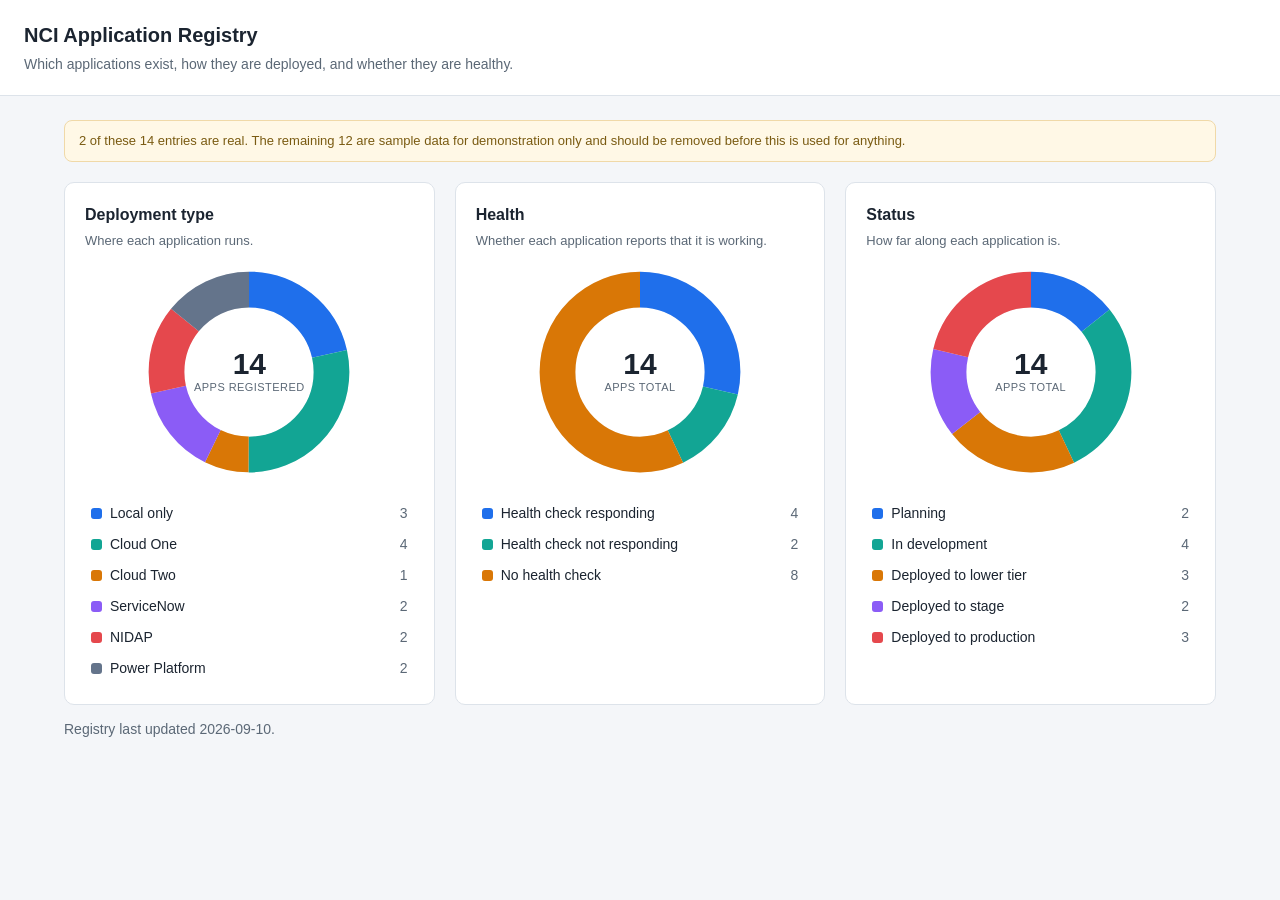
==== index.html @ 3696f69b "Add NCI application registry dashboard Zero-dependency static site showing three donut chartlets, th" ====
<!doctype html>
<html lang="en">
  <head>
    <meta charset="utf-8" />
    <meta name="viewport" content="width=device-width, initial-scale=1" />
    <title>NCI Application Registry</title>
    <link rel="stylesheet" href="assets/styles.css" />
  </head>
  <body>
    <header class="site">
      <h1>NCI Application Registry</h1>
      <p>Which applications exist, how they are deployed, and whether they are healthy.</p>
    </header>

    <main>
      <div id="notice" hidden class="notice"></div>
      <div id="error" hidden class="error"></div>

      <section class="grid" id="charts" aria-label="Registry summary"></section>
    </main>

    <script type="module" src="assets/dashboard.js"></script>
  </body>
</html>
---- assets/styles.css ----
:root {
  --bg: #f4f6f9;
  --card: #ffffff;
  --ink: #1b2430;
  --muted: #5b6876;
  --line: #dde3ea;
  --accent: #1f6feb;
  --track: #eef1f5;

  --c0: #1f6feb;
  --c1: #12a594;
  --c2: #d97706;
  --c3: #8b5cf6;
  --c4: #e5484d;
  --c5: #64748b;
}

* {
  box-sizing: border-box;
}

body {
  margin: 0;
  background: var(--bg);
  color: var(--ink);
  font: 16px/1.5 -apple-system, BlinkMacSystemFont, "Segoe UI", Roboto, Helvetica, Arial,
    sans-serif;
}

a {
  color: var(--accent);
}

header.site {
  background: var(--card);
  border-bottom: 1px solid var(--line);
  padding: 20px 24px;
}

header.site h1 {
  margin: 0;
  font-size: 20px;
}

header.site p {
  margin: 4px 0 0;
  color: var(--muted);
  font-size: 14px;
}

main {
  max-width: 1200px;
  margin: 0 auto;
  padding: 24px;
}

.grid {
  display: grid;
  grid-template-columns: repeat(3, 1fr);
  gap: 20px;
}

@media (max-width: 1000px) {
  .grid {
    grid-template-columns: repeat(2, 1fr);
  }
}

@media (max-width: 680px) {
  .grid {
    grid-template-columns: 1fr;
  }
}

.card {
  background: var(--card);
  border: 1px solid var(--line);
  border-radius: 10px;
  padding: 20px;
}

.card h2 {
  margin: 0 0 4px;
  font-size: 16px;
}

.card p.hint {
  margin: 0 0 12px;
  color: var(--muted);
  font-size: 13px;
}

.donut {
  position: relative;
  display: grid;
  place-items: center;
}

.donut svg {
  width: 100%;
  max-width: 220px;
  height: auto;
}

.donut-centre {
  position: absolute;
  display: grid;
  place-items: center;
  pointer-events: none;
  text-align: center;
}

.donut-centre strong {
  font-size: 30px;
  line-height: 1;
}

.donut-centre span {
  font-size: 11px;
  color: var(--muted);
  text-transform: uppercase;
  letter-spacing: 0.04em;
}

.segment {
  transition: opacity 0.12s ease;
}

svg a:hover .segment,
svg a:focus-visible .segment {
  opacity: 0.72;
}

svg a:focus-visible {
  outline: 2px solid var(--accent);
  outline-offset: 2px;
}

.legend {
  list-style: none;
  margin: 16px 0 0;
  padding: 0;
}

.legend a {
  display: flex;
  align-items: center;
  gap: 8px;
  padding: 5px 6px;
  border-radius: 6px;
  text-decoration: none;
  color: inherit;
  font-size: 14px;
}

.legend a:hover,
.legend a:focus-visible {
  background: var(--track);
}

.swatch {
  width: 11px;
  height: 11px;
  border-radius: 3px;
  flex: none;
}

.legend-label {
  flex: 1;
}

.legend-count {
  font-variant-numeric: tabular-nums;
  color: var(--muted);
}

table {
  width: 100%;
  border-collapse: collapse;
  background: var(--card);
  border: 1px solid var(--line);
  border-radius: 10px;
  overflow: hidden;
}

th,
td {
  text-align: left;
  padding: 10px 14px;
  border-bottom: 1px solid var(--line);
  font-size: 14px;
  vertical-align: top;
}

th {
  background: var(--track);
  font-size: 12px;
  text-transform: uppercase;
  letter-spacing: 0.04em;
  color: var(--muted);
}

tbody tr:last-child td {
  border-bottom: none;
}

.pill {
  display: inline-block;
  padding: 2px 8px;
  border-radius: 999px;
  font-size: 12px;
  background: var(--track);
  color: var(--muted);
}

.pill.ok {
  background: #e6f6f3;
  color: #0f766e;
}

.pill.warn {
  background: #fdf0e3;
  color: #b45309;
}

.pill.bad {
  background: #fdecec;
  color: #b91c1c;
}

.back {
  display: inline-block;
  margin-bottom: 14px;
  font-size: 14px;
}

.notice {
  background: #fff8e6;
  border: 1px solid #f0d9a8;
  color: #7a5b12;
  border-radius: 8px;
  padding: 10px 14px;
  font-size: 13px;
  margin-bottom: 20px;
}

.error {
  background: #fdecec;
  border: 1px solid #f3c2c2;
  color: #b91c1c;
  border-radius: 8px;
  padding: 12px 16px;
}

.empty {
  color: var(--muted);
  font-size: 14px;
}
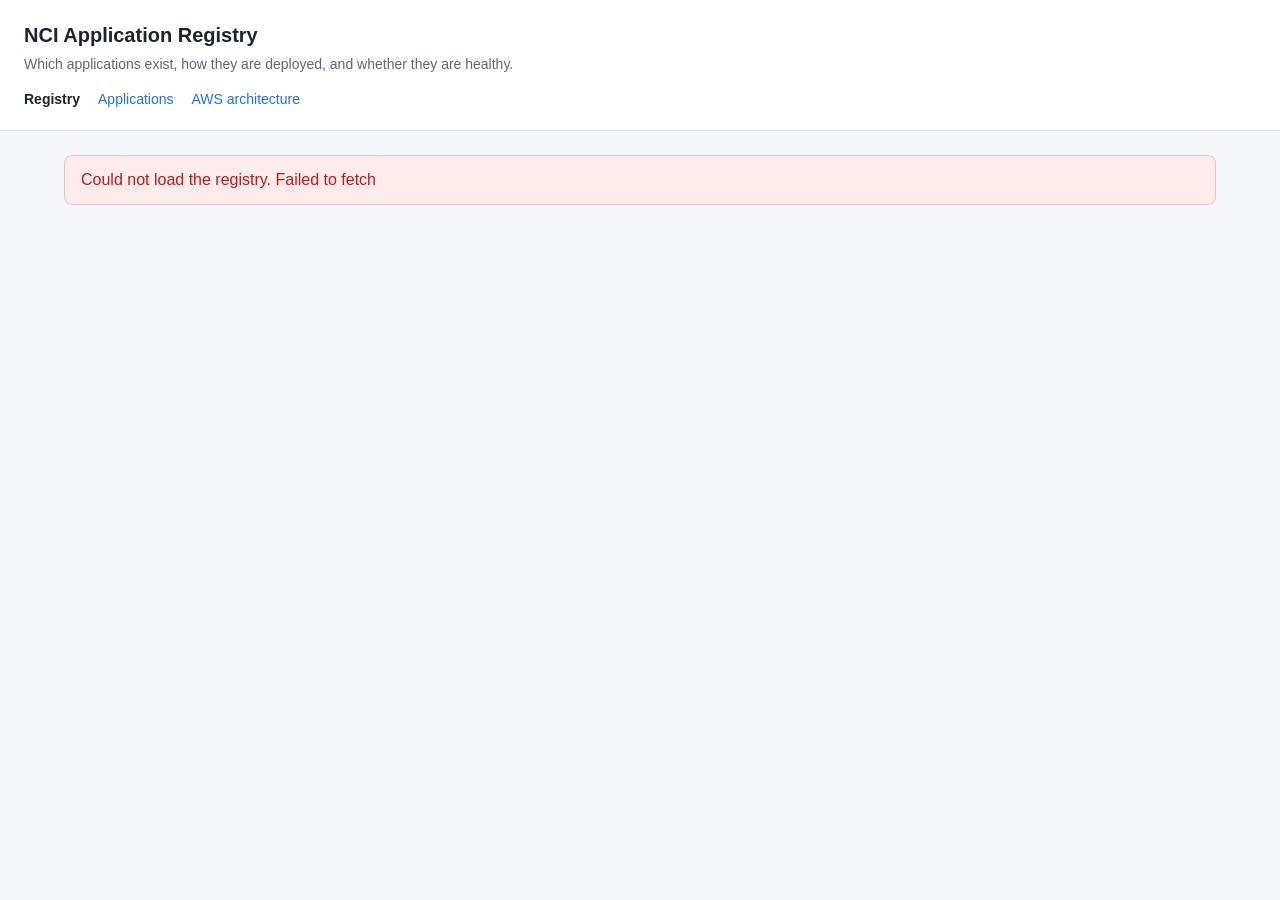
==== commit 5474754d: "Add AWS architecture and GitHub Pages deployment" ====
--- a/index.html
+++ b/index.html
@@ -10,6 +10,11 @@
     <header class="site">
       <h1>NCI Application Registry</h1>
       <p>Which applications exist, how they are deployed, and whether they are healthy.</p>
+      <nav class="site-nav" aria-label="Primary navigation">
+        <a href="index.html" aria-current="page">Registry</a>
+        <a href="apps.html">Applications</a>
+        <a href="architecture.html">AWS architecture</a>
+      </nav>
     </header>
 
     <main>
--- a/assets/styles.css
+++ b/assets/styles.css
@@ -46,6 +46,22 @@
   margin: 4px 0 0;
   color: var(--muted);
   font-size: 14px;
+}
+
+.site-nav {
+  display: flex;
+  gap: 18px;
+  margin-top: 14px;
+  font-size: 14px;
+}
+
+.site-nav a {
+  text-decoration: none;
+}
+
+.site-nav a[aria-current="page"] {
+  color: var(--ink);
+  font-weight: 600;
 }
 
 main {
@@ -256,3 +272,276 @@
   color: var(--muted);
   font-size: 14px;
 }
+
+.architecture-intro {
+  max-width: 760px;
+  margin-bottom: 22px;
+}
+
+.architecture-intro h2 {
+  margin: 0 0 6px;
+  font-size: 24px;
+}
+
+.architecture-intro p {
+  margin: 0;
+  color: var(--muted);
+}
+
+.arch-figure {
+  margin: 0 0 24px;
+  border: 1px solid var(--line);
+  border-radius: 10px;
+  padding: 18px;
+  background: var(--card);
+}
+
+.arch-figure h2 {
+  margin: 0 0 4px;
+  font-size: 18px;
+}
+
+.arch-caption {
+  margin: 0 0 14px;
+  max-width: 820px;
+  color: var(--muted);
+  font-size: 13px;
+}
+
+.map-scroll {
+  overflow-x: auto;
+}
+
+.arch-svg {
+  display: block;
+  width: 100%;
+  min-width: 1040px;
+  height: auto;
+  font-family: inherit;
+}
+
+.zone {
+  stroke-width: 1.5;
+}
+
+.zone-local {
+  fill: #f8fafc;
+  stroke: #64748b;
+}
+
+.zone-github {
+  fill: #ffffff;
+  stroke: #24292f;
+}
+
+.zone-legend {
+  fill: #fbfcfe;
+  stroke: var(--line);
+}
+
+.zone-title {
+  fill: var(--ink);
+  font-size: 12px;
+  font-weight: 700;
+  letter-spacing: 0.08em;
+}
+
+.zone-sub {
+  fill: var(--muted);
+  font-size: 11px;
+}
+
+.aws-boundary {
+  fill: none;
+  stroke: #ff9900;
+  stroke-width: 1.5;
+  stroke-dasharray: 6 4;
+}
+
+.aws-chip {
+  fill: #ff9900;
+}
+
+.aws-chip-text {
+  fill: #1b2430;
+  font-size: 10px;
+  font-weight: 800;
+}
+
+.aws-label {
+  fill: var(--ink);
+  font-size: 12px;
+  font-weight: 700;
+}
+
+.acct {
+  fill: #ffffff;
+  stroke-width: 1.5;
+}
+
+.acct-sandbox {
+  stroke: #d97706;
+}
+
+.acct-nonprod {
+  stroke: #1f6feb;
+}
+
+.acct-prod {
+  stroke: #0f8b79;
+}
+
+.acct-title {
+  font-size: 12px;
+  font-weight: 700;
+  letter-spacing: 0.06em;
+}
+
+.t-sandbox {
+  fill: #b45309;
+}
+
+.t-nonprod {
+  fill: #1a56c4;
+}
+
+.t-prod {
+  fill: #0f6d5f;
+}
+
+.acct-sub,
+.acct-note {
+  fill: var(--muted);
+  font-size: 10.5px;
+}
+
+.acct-note.warn {
+  fill: #b91c1c;
+}
+
+.node {
+  fill: #ffffff;
+  stroke: var(--line);
+  stroke-width: 1;
+}
+
+.node-title {
+  fill: var(--ink);
+  font-size: 11.5px;
+  font-weight: 700;
+}
+
+.node-sub {
+  fill: var(--muted);
+  font-size: 10px;
+}
+
+.chip-glyph {
+  fill: #ffffff;
+  font-size: 9px;
+  font-weight: 800;
+}
+
+.chip-glyph.lambda {
+  font-size: 17px;
+}
+
+.f-ai {
+  fill: #1f6feb;
+}
+
+.f-test {
+  fill: #64748b;
+}
+
+.f-repo,
+.f-ci {
+  fill: #24292f;
+}
+
+.f-identity,
+.f-edge {
+  fill: #8c4fff;
+}
+
+.f-infra {
+  fill: #e7157b;
+}
+
+.f-compute {
+  fill: #ed7100;
+}
+
+.f-data {
+  fill: #527fff;
+}
+
+.flow {
+  fill: none;
+  stroke: #64748b;
+  stroke-width: 1.5;
+}
+
+.flow-label {
+  fill: var(--muted);
+  font-size: 10.5px;
+}
+
+.flow-promote {
+  fill: none;
+  stroke: #1f6feb;
+  stroke-width: 1.5;
+  stroke-dasharray: 6 4;
+}
+
+.flow-blocked {
+  fill: none;
+  stroke: #b91c1c;
+  stroke-width: 1.5;
+  stroke-dasharray: 6 4;
+}
+
+.blocked-x {
+  stroke: #b91c1c;
+  stroke-width: 2;
+}
+
+.blocked-label {
+  fill: #b91c1c;
+  font-size: 10.5px;
+  font-weight: 600;
+}
+
+.legend-text {
+  fill: #334155;
+  font-size: 11px;
+}
+
+.boundary-notes {
+  display: grid;
+  grid-template-columns: repeat(3, 1fr);
+  gap: 16px;
+  margin-top: 22px;
+}
+
+.boundary-notes section {
+  border-top: 3px solid var(--line);
+  padding-top: 10px;
+}
+
+.boundary-notes h3 {
+  margin: 0 0 5px;
+  font-size: 15px;
+}
+
+.boundary-notes p {
+  margin: 0;
+  color: var(--muted);
+  font-size: 13px;
+}
+
+@media (max-width: 680px) {
+  .boundary-notes {
+    grid-template-columns: 1fr;
+  }
+}
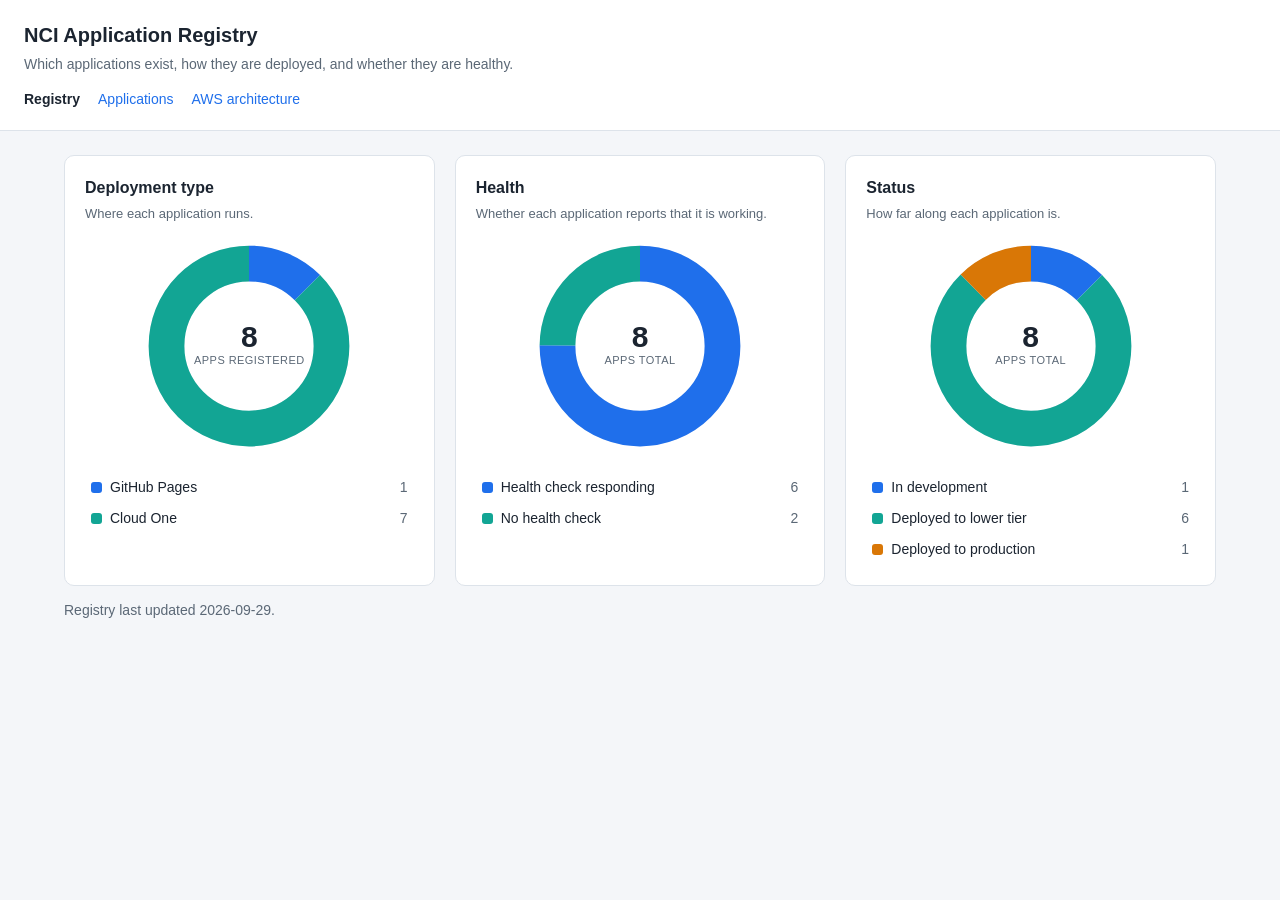
==== commit f9903479: "Load registry from deployed Pages bundle" ====
--- a/index.html
+++ b/index.html
@@ -24,6 +24,6 @@
       <section class="grid" id="charts" aria-label="Registry summary"></section>
     </main>
 
-    <script type="module" src="assets/dashboard.js"></script>
+    <script type="module" src="assets/dashboard.js?v=20260929b"></script>
   </body>
 </html>
--- a/assets/styles.css
+++ b/assets/styles.css
@@ -190,8 +190,21 @@
   color: var(--muted);
 }
 
+.table-scroll {
+  width: 100%;
+  max-width: 100%;
+  overflow-x: auto;
+  border-radius: 10px;
+}
+
+.table-scroll:focus-visible {
+  outline: 2px solid var(--accent);
+  outline-offset: 3px;
+}
+
 table {
   width: 100%;
+  min-width: 920px;
   border-collapse: collapse;
   background: var(--card);
   border: 1px solid var(--line);
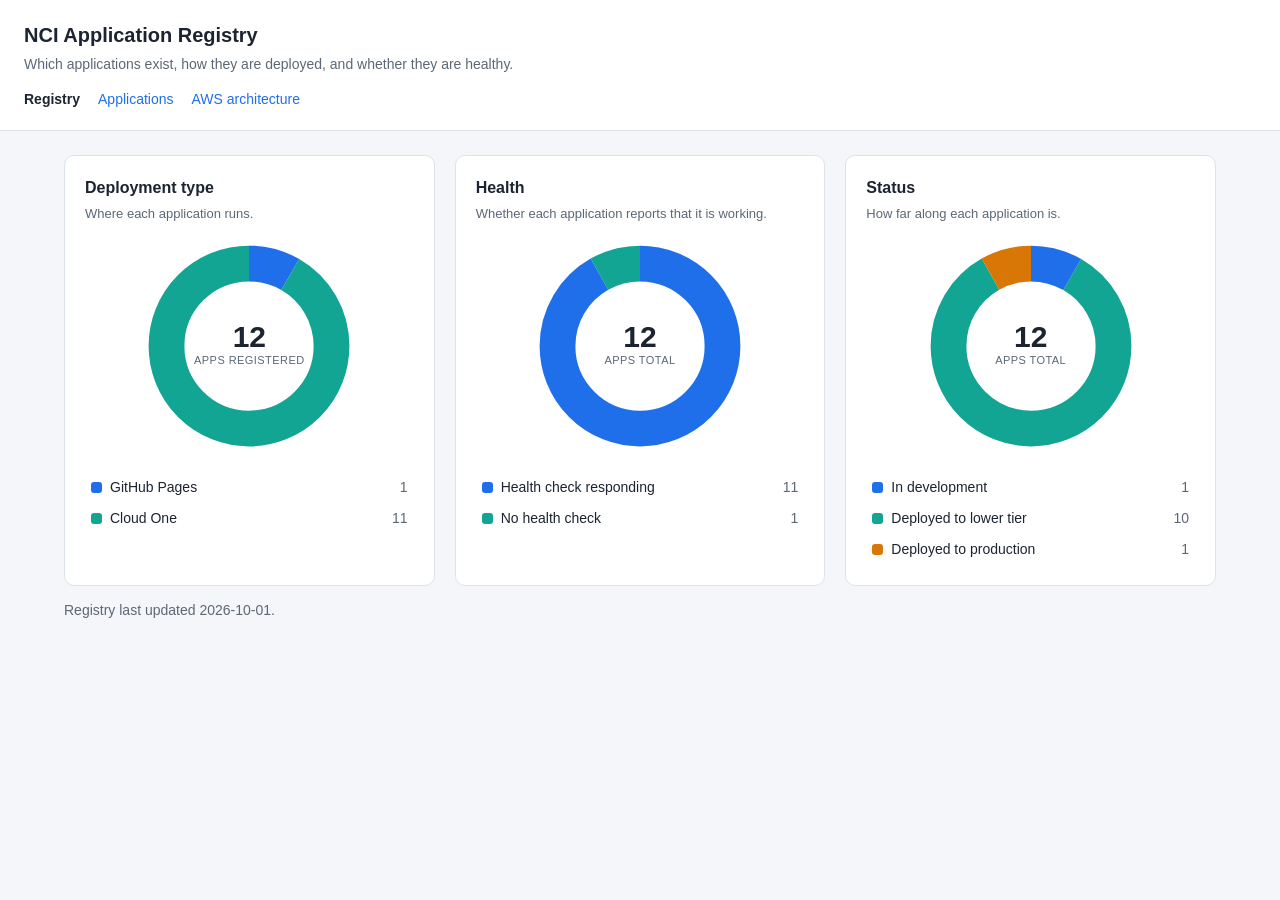
==== commit a3b7b0f6: "Add appType and language columns to application table" ====
--- a/index.html
+++ b/index.html
@@ -24,6 +24,6 @@
       <section class="grid" id="charts" aria-label="Registry summary"></section>
     </main>
 
-    <script type="module" src="assets/dashboard.js?v=20260929b"></script>
+    <script type="module" src="assets/dashboard.js?v=20261001"></script>
   </body>
 </html>
--- a/assets/styles.css
+++ b/assets/styles.css
@@ -233,6 +233,12 @@
   border-bottom: none;
 }
 
+.cell-sub {
+  margin-top: 2px;
+  font-size: 12px;
+  color: var(--muted);
+}
+
 .pill {
   display: inline-block;
   padding: 2px 8px;
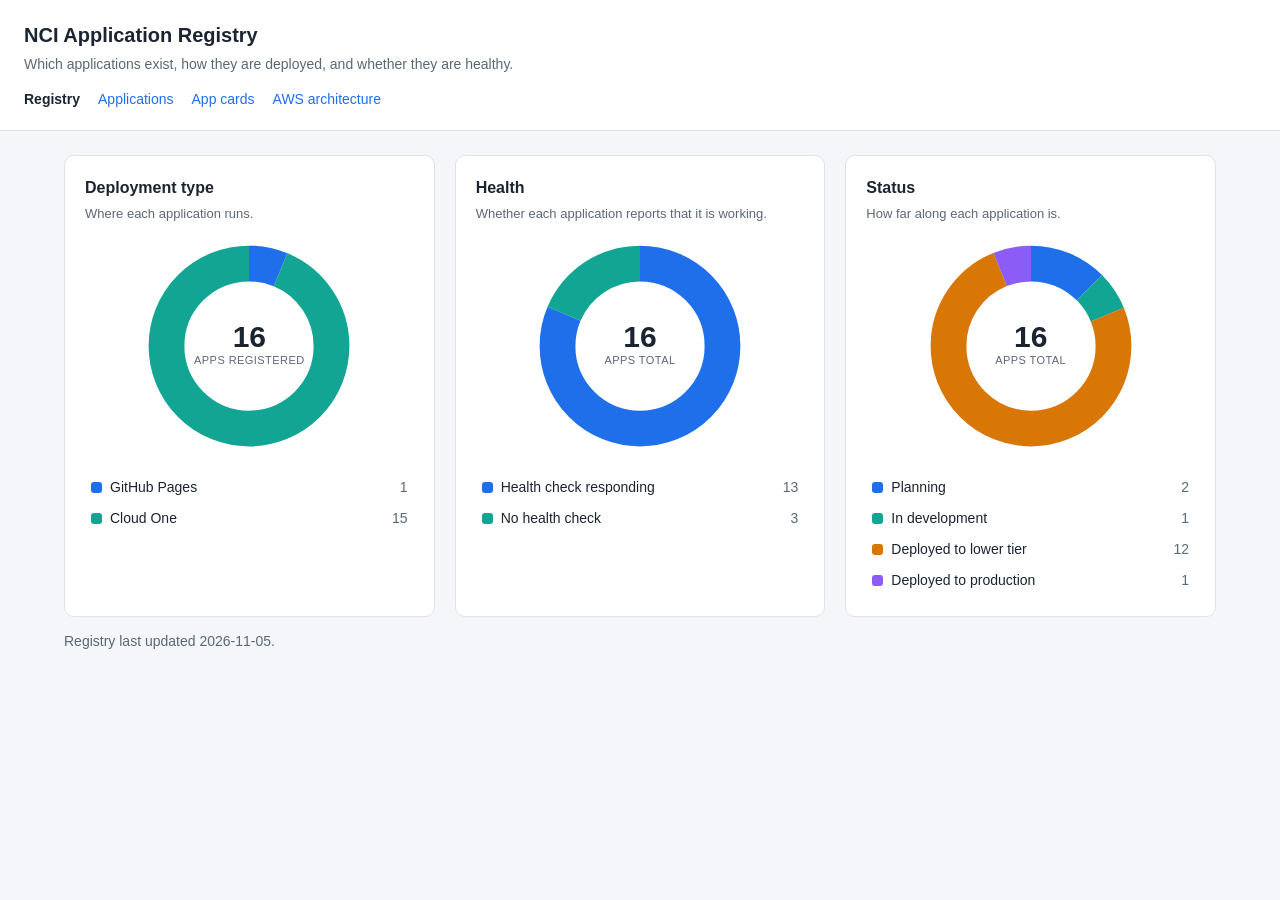
==== commit 277e2767: "Add application dashboard cards Co-authored-by: Copilot <223556219+Copilot@users.noreply.github.com>" ====
--- a/index.html
+++ b/index.html
@@ -4,7 +4,7 @@
     <meta charset="utf-8" />
     <meta name="viewport" content="width=device-width, initial-scale=1" />
     <title>NCI Application Registry</title>
-    <link rel="stylesheet" href="assets/styles.css" />
+    <link rel="stylesheet" href="assets/styles.css?v=20261105" />
   </head>
   <body>
     <header class="site">
@@ -13,6 +13,7 @@
       <nav class="site-nav" aria-label="Primary navigation">
         <a href="index.html" aria-current="page">Registry</a>
         <a href="apps.html">Applications</a>
+        <a href="cards.html">App cards</a>
         <a href="architecture.html">AWS architecture</a>
       </nav>
     </header>
--- a/assets/styles.css
+++ b/assets/styles.css
@@ -50,6 +50,7 @@
 
 .site-nav {
   display: flex;
+  flex-wrap: wrap;
   gap: 18px;
   margin-top: 14px;
   font-size: 14px;
@@ -564,3 +565,87 @@
     grid-template-columns: 1fr;
   }
 }
+
+.app-cards {
+  display: grid;
+  grid-template-columns: repeat(auto-fill, minmax(min(100%, 300px), 1fr));
+  gap: 20px;
+}
+
+.app-card {
+  display: flex;
+  flex-direction: column;
+}
+
+.app-card-head {
+  display: flex;
+  align-items: flex-start;
+  justify-content: space-between;
+  gap: 10px;
+}
+
+.app-card-head h2 {
+  min-width: 0;
+  overflow-wrap: anywhere;
+}
+
+.app-card-head .pill {
+  flex: none;
+}
+
+.app-card-desc {
+  margin: 0 0 12px;
+  font-size: 13px;
+}
+
+.app-card-body {
+  flex: 1;
+  margin-bottom: 14px;
+}
+
+.card-metrics {
+  margin: 0;
+  font-size: 13px;
+}
+
+.card-metrics div {
+  display: flex;
+  justify-content: space-between;
+  gap: 12px;
+  padding: 4px 0;
+  border-bottom: 1px solid var(--track);
+}
+
+.card-metrics dt {
+  color: var(--muted);
+}
+
+.card-metrics dd {
+  margin: 0;
+  font-weight: 600;
+  text-align: right;
+}
+
+.app-card-links {
+  display: flex;
+  flex-wrap: wrap;
+  gap: 8px;
+}
+
+.card-link {
+  padding: 5px 12px;
+  border: 1px solid var(--line);
+  border-radius: 6px;
+  font-size: 13px;
+  text-decoration: none;
+}
+
+a.card-link:hover {
+  background: var(--track);
+}
+
+.card-link.disabled {
+  color: var(--muted);
+  background: var(--track);
+  cursor: not-allowed;
+}
